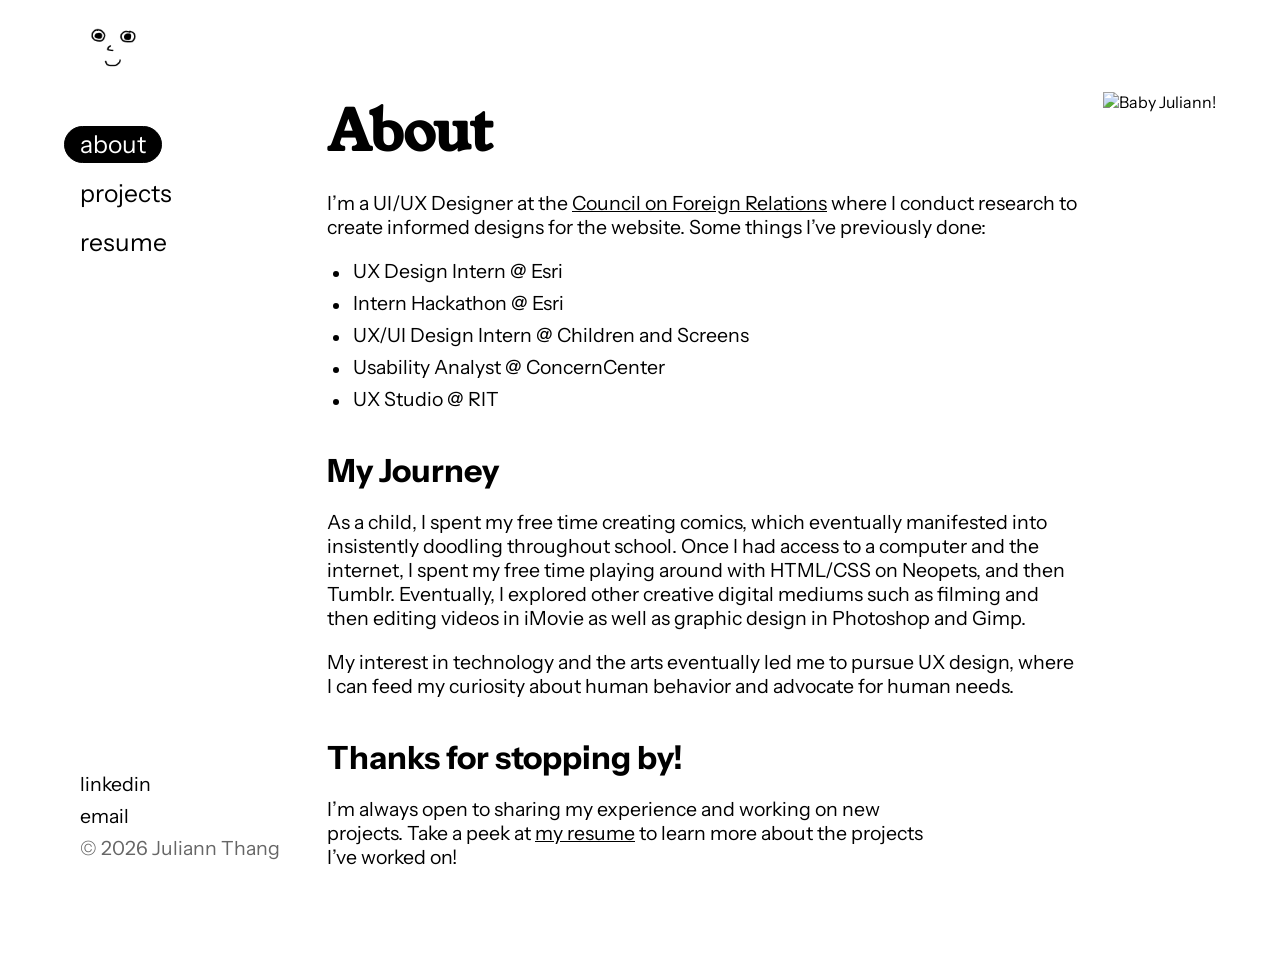
==== about.html @ 91b1fc27 "Initial commit" ====
<!DOCTYPE html>
<html lang="en">
<head>
  <meta charset="utf-8" />
  <meta name="viewport" content="width=device-width, initial-scale=1" />
  <title>About Juliann</title>
  <meta name="description" content="About Juliann Thang — product designer based in NYC." />
  <meta property="og:title" content="About Juliann" />
  <meta property="og:description" content="About Juliann Thang — product designer based in NYC." />
  <meta property="og:type" content="website" />
  <link href="https://fonts.googleapis.com" rel="preconnect" />
  <link href="https://fonts.gstatic.com" rel="preconnect" crossorigin />
    <link href="https://fonts.googleapis.com/css2?family=Instrument+Sans:wght@400;500;600;700&family=Young+Serif&display=swap" rel="stylesheet" />
  <link href="css/style.css" rel="stylesheet" type="text/css" />
</head>
<body>
  <header class="site-header">
    <a href="index.html" class="logo-link" aria-label="Juliann's Space — home">
      <img src="images/logo.png" alt="" class="logo-icon" width="72" height="72" />
    </a>
  </header>

  <div class="page-layout">
    <nav class="side-nav" aria-label="Primary">
      <ul class="nav-list">
        <li><a href="about.html" class="nav-link is-current" aria-current="page">about</a></li>
        <li><a href="index.html#projects" class="nav-link">projects</a></li>
        <li><a href="files/ThangJuliann_DesignResume.pdf" target="_blank" rel="noopener" class="nav-link">resume</a></li>
      </ul>

      <div class="nav-footer">
        <a href="https://www.linkedin.com/in/julithang/" target="_blank" rel="noopener">linkedin</a>
        <a href="mailto:juliannthang@gmail.com?subject=Hi%20there!">email</a>
        <p class="nav-footer-copy">&copy; 2026 Juliann Thang</p>
      </div>
    </nav>

    <main class="content-column">
      <div class="project-main">

        <!-- Intro + My Journey: photo + bio + experience list + journey -->
        <section class="component-media-text" id="intro">
          <div class="component-text">
            <h1 class="project-title">About</h1>
            <p class="section-body">I&rsquo;m a UI/UX Designer at the <a href="https://www.cfr.org" target="_blank" rel="noopener" class="inline-link">Council on Foreign Relations</a> where I conduct research to create informed designs for the website. Some things I&rsquo;ve previously done:</p>
            <ul class="section-list">
              <li>UX Design Intern @ Esri</li>
              <li>Intern Hackathon @ Esri</li>
              <li>UX/UI Design Intern @ Children and Screens</li>
              <li>Usability Analyst @ ConcernCenter</li>
              <li>UX Studio @ RIT</li>
            </ul>

            <h2 class="section-heading" style="margin-top: 20px;">My Journey</h2>
            <p class="section-body">As a child, I spent my free time creating comics, which eventually manifested into insistently doodling throughout school. Once I had access to a computer and the internet, I spent my free time playing around with HTML/CSS on Neopets, and then Tumblr. Eventually, I explored other creative digital mediums such as filming and then editing videos in iMovie as well as graphic design in Photoshop and Gimp.</p>
            <p class="section-body">My interest in technology and the arts eventually led me to pursue UX design, where I can feed my curiosity about human behavior and advocate for human needs.</p>
          </div>
          <div class="media-frame">
            <img class="project-cover-img placeholder-img--square lightbox-trigger" src="https://cdn.prod.website-files.com/5fc42c85bd65e87508861c89/68dae27e72f5eda2f346af39_20151018_184258.jpg" alt="Baby Juliann!">
          </div>
        </section>

        <!-- Closing / contact -->
        <section class="component-basic-text" id="contact">
          <h2 class="section-heading">Thanks for stopping by!</h2>
          <p class="section-body">I&rsquo;m always open to sharing my experience and working on new projects. Take a peek at <a href="files/ThangJuliann_DesignResume.pdf" target="_blank" rel="noopener" class="inline-link">my resume</a> to learn more about the projects I&rsquo;ve worked on!</p>
        </section>

      </div>
    </main>
  </div>

  <div class="mobile-gate">
    <p>to have the best experience with my portfolio, please view on desktop or tablet :)</p>
  </div>

  <div class="lightbox" id="lightbox" aria-hidden="true">
    <button type="button" class="lightbox-close" aria-label="Close larger image view">&times;</button>
    <img class="lightbox-img" src="" alt="" />
  </div>

  <script src="js/lightbox.js"></script>
</body>
</html>
---- css/style.css ----
/* Juliann's Space — homepage
   Built from Figma: portfolio (node 4:40) */

:root {
  --color-bg: #ffffff;
  --color-text: #000000;
  --font-body: 'Instrument Sans', -apple-system, BlinkMacSystemFont, 'Segoe UI', sans-serif;
  --font-heading: 'Young Serif', Georgia, 'Times New Roman', serif;

  --header-height: 92px;
  --nav-width: 303px;
  --nav-gap: 24px;

  --size-title: clamp(1.75rem, 1.1rem + 2.6vw, 2.5rem);     /* ~28px -> 40px */
  --size-subtitle: clamp(1.25rem, 0.85rem + 1.8vw, 2rem);   /* ~20px -> 32px */
  --size-nav-link: clamp(1.125rem, 0.9rem + 0.8vw, 2rem);   /* ~18px -> 32px */
  --size-body: clamp(1rem, 0.9rem + 0.4vw, 1.25rem);        /* ~16px -> 20px */

  --placeholder-bg: #9e9e9e;

  /* Content-width ceilings. These are max-widths on auto-width blocks, so on
     narrower viewports they never force overflow — they only cap how wide
     things are allowed to grow once there's room to spare. */
  --reading-max: 643px;     /* text-only sections (comfortable line length) */
  --content-max: 929px;     /* grids / images / tables / mixed layouts */
  --projects-grid-max: 736px;
  --carousel-max: 1234px;
  --staggered-max: 1120px;
}

*,
*::before,
*::after {
  box-sizing: border-box;
}

html {
  scroll-behavior: smooth;
}

html,
body {
  margin: 0;
  padding: 0;
}

body {
  background: var(--color-bg);
  color: var(--color-text);
  font-family: var(--font-body);
  font-weight: 400;
  line-height: normal;
}

h1 {
  font-family: var(--font-heading);
}

a {
  color: inherit;
}

ul {
  margin: 0;
  padding: 0;
  list-style: none;
}

/* Header / logo */

.site-header {
  display: flex;
  align-items: flex-start;
  position: sticky;
  top: 0;
  z-index: 2;
  background: var(--color-bg);
}

.logo-link {
  display: inline-flex;
  padding: 10px 10px 10px 80px;
  line-height: 0;
}

.logo-icon {
  display: block;
  width: 72px;
  height: 72px;
  max-width: 100%;
}

/* Layout: sticky sidebar nav + content column, tops aligned */

.page-layout {
  display: flex;
  align-items: flex-start;
  gap: var(--nav-gap);
}

.side-nav {
  flex: 0 0 var(--nav-width);
  width: var(--nav-width);
  display: flex;
  flex-direction: column;
  position: sticky;
  top: var(--header-height);
  height: calc(100vh - var(--header-height));
  align-self: flex-start;
  padding: 40px 0 40px 80px;
}

.nav-list {
  display: flex;
  flex-direction: column;
  align-items: flex-start;
  gap: 24px;
}

/* Footer content, pinned to the bottom of the sticky nav */

.nav-footer {
  margin-top: auto;
  display: flex;
  flex-direction: column;
  align-items: flex-start;
  gap: 8px;
}

.nav-footer a {
  font-size: var(--size-body);
  text-decoration: none;
}

.nav-footer a:hover,
.nav-footer a:focus-visible {
  text-decoration: underline;
}

.nav-footer-copy {
  margin: 0;
  font-size: var(--size-body);
  opacity: 0.6;
}

.nav-link {
  position: relative;
  display: inline-block;
  font-size: var(--size-nav-link);
  line-height: 1;
  text-decoration: none;
  z-index: 1;
}

.nav-link:hover,
.nav-link:focus-visible {
  text-decoration: underline;
}

/* Current-page pill: an absolutely-positioned backdrop so the pill can be
   wider/taller than the text without the text itself ever moving. */

.nav-link.is-current {
  color: #fff;
  text-decoration: none;
}

.nav-link.is-current::before {
  content: "";
  position: absolute;
  inset: -6px -16px;
  z-index: -1;
  background: #000;
  border: 1px solid #000;
  border-radius: 999px;
}

.nav-link.is-current:hover,
.nav-link.is-current:focus-visible {
  text-decoration: none;
}

.content-column {
  flex: 1 1 auto;
  min-width: 0;
}

.hero {
  display: flex;
  flex-direction: column;
  gap: 22px;
  min-height: 100vh;
  padding: 40px 40px 0 0;
  max-width: var(--reading-max);
}

.hero-title,
.hero-subtitle {
  margin: 0;
  font-weight: 400;
}

.hero-title {
  font-size: 56px;
  white-space: nowrap;
  width: max-content;
}

.hero-subtitle {
  font-size: var(--size-subtitle);
}

/* Projects section — target for the "projects" nav link */

.projects-section {
  padding: 0 40px 96px 0;
  max-width: var(--content-max);
  scroll-margin-top: var(--header-height);
}

.projects-heading {
  margin: 0 0 64px;
  font-size: var(--size-title);
}

.projects-grid {
  display: grid;
  grid-template-columns: repeat(2, minmax(0, 1fr));
  gap: 48px 24px;
  width: 100%;
  max-width: var(--projects-grid-max);
}

.project-card {
  display: flex;
  flex-direction: column;
  gap: 8px;
  color: inherit;
  text-decoration: none;
}

.project-card .placeholder-img {
  width: 400px;
  height: 400px;
  max-width: none;
  background: none;
  object-fit: contain;
}

.project-card:hover .placeholder-img,
.project-card:focus-visible .placeholder-img {
  opacity: 0.85;
}

.project-card-title {
  margin: 0;
  font-size: var(--size-subtitle);
  font-weight: 700;
}

.project-card:hover .project-card-title,
.project-card:focus-visible .project-card-title {
  text-decoration: underline;
}

.project-card-desc {
  margin: 0;
  font-size: var(--size-body);
}

/* Tablet: narrower sidebar, tighter spacing */

@media (max-width: 1024px) {
  .side-nav {
    --nav-width: 256px;
    padding-top: 32px;
  }

  .hero,
  .projects-section {
    padding-left: 0;
    padding-right: 32px;
  }
}

/* Wide desktop: laptop viewports keep the widths above as-is; past this
   point there's enough spare room that content can grow past those caps
   instead of leaving a dead gap on the right. */

@media (min-width: 1600px) {
  :root {
    --reading-max: 760px;
    --content-max: 1280px;
    --projects-grid-max: 1000px;
    --carousel-max: 1500px;
    --staggered-max: 1400px;
  }
}

/* Mobile gate: below tablet width, the real page is hidden and replaced
   with a message asking people to switch to a larger screen. */

.mobile-gate {
  display: none;
}

@media (max-width: 700px) {
  body > *:not(.mobile-gate) {
    display: none !important;
  }

  .mobile-gate {
    display: flex;
    position: fixed;
    inset: 0;
    align-items: center;
    justify-content: center;
    text-align: center;
    padding: 32px;
    background: #161616;
    color: #ffffff;
    z-index: 9999;
  }

  .mobile-gate p {
    max-width: 320px;
    margin: 0;
    font-size: var(--size-subtitle);
  }
}

/* =========================================================
   Project / work page components
   Built from Figma: portfolio (node 19:201)
   ========================================================= */

.project-main {
  display: flex;
  flex-direction: column;
  padding-bottom: 96px;
}

/* Vertical rhythm: a new h2 marks a new section (40px above it);
   everything else within a section sits 20px below what precedes it. */

.project-main > * {
  margin-top: 20px;
}

.project-main > *:first-child {
  margin-top: 0;
}

/* :not(:first-child) also guarantees this beats the :first-child rule
   above on specificity, regardless of source order — otherwise any first
   child that happens to contain an h2 (e.g. a topper with an embedded
   "Product Overview" heading) would incorrectly get pushed down 40px. */
.project-main > *:not(:first-child):has(h2.section-heading) {
  margin-top: 40px;
}

/* Topper: title/meta row + placeholder image + table-of-contents */

.project-topper {
  display: flex;
  flex-direction: column;
  gap: 40px;
  max-width: var(--content-max);
  padding: 40px 40px 0 0;
}

/* Grid (not flex) so the meta column lines up exactly with the accordion
   column below it — both rows use the same column split, weighted toward
   the image/title side. */

.project-header-row {
  display: grid;
  grid-template-columns: minmax(0, 3fr) minmax(0, 2fr);
  align-items: flex-start;
  gap: 16px 24px;
}

.project-title {
  margin: 0;
  font-weight: 700;
  font-size: 56px;
}

.project-meta {
  display: flex;
  flex-direction: column;
  gap: 4px;
}

.project-meta p {
  margin: 0;
  font-size: var(--size-body);
}

.project-meta-tags {
  display: flex;
  flex-direction: column;
  gap: 8px;
}

.project-topper-body {
  display: grid;
  grid-template-columns: minmax(0, 3fr) minmax(0, 2fr);
  align-items: flex-start;
  gap: 24px;
  padding-bottom: 24px;
  border-bottom: 1px solid var(--color-text);
}

/* Global Conflict Tracker merges Product Overview into project-header-row
   itself (no separate project-topper-body) — :has() picks that case out
   so the line still lands after Product Overview, full width, without
   also drawing one under the plain title+meta row on the other pages. */
.project-header-row:has(h2.section-heading) {
  padding-bottom: 24px;
  border-bottom: 1px solid var(--color-text);
}

/* Let the topper media fill its full column width instead of stopping at
   the 452px cap that applies everywhere else these placeholder/image
   modifiers are used (e.g. small thumbnails elsewhere on the site). Its
   aspect-ratio modifier class still controls the shape, so it just grows
   larger rather than distorting. */
.project-topper-body .project-cover-img,
.project-topper-body .placeholder-img {
  max-width: none;
}

/* Accordion (topper table of contents) */

.accordion {
  flex: 1 1 260px;
  min-width: 0;
}

.accordion-item {
  border-bottom: 1px solid var(--color-text);
}

/* The topper's project-summary accordion shouldn't double up with the
   line already under Product Overview, so its last item goes borderless.
   Scoped to the topper only — other accordions (e.g. Key Findings) keep
   the border on their last item. */
.project-header-row .accordion-item:last-child {
  border-bottom: none;
}

.accordion-trigger {
  display: flex;
  align-items: center;
  justify-content: space-between;
  gap: 16px;
  width: 100%;
  padding: 24px 0;
  background: none;
  border: none;
  font: inherit;
  color: inherit;
  cursor: pointer;
  text-align: left;
}

.accordion-item:first-child .accordion-trigger {
  padding-top: 0;
}

.accordion-label {
  font-size: var(--size-subtitle);
  font-weight: 400;
}

.accordion-icon {
  position: relative;
  width: 20px;
  height: 20px;
  flex-shrink: 0;
}

.accordion-icon::before,
.accordion-icon::after {
  content: "";
  position: absolute;
  top: 50%;
  left: 50%;
  background: currentColor;
  transition: transform 0.3s ease;
}

.accordion-icon::before {
  width: 20px;
  height: 2px;
  transform: translate(-50%, -50%);
}

.accordion-icon::after {
  width: 2px;
  height: 20px;
  transform: translate(-50%, -50%) rotate(0deg);
}

.accordion-trigger[aria-expanded="true"] .accordion-icon::after {
  transform: translate(-50%, -50%) rotate(90deg);
}

.accordion-panel-wrap {
  display: grid;
  grid-template-rows: 0fr;
  transition: grid-template-rows 0.3s ease;
}

.accordion-item.is-open .accordion-panel-wrap {
  grid-template-rows: 1fr;
}

.accordion-panel {
  overflow: hidden;
  min-height: 0;
}

.accordion-panel p,
.accordion-panel ul {
  margin: 0 0 16px;
  font-size: var(--size-body);
}

.accordion-panel p:last-child,
.accordion-panel ul:last-child {
  margin-bottom: 24px;
}

.accordion-panel img {
  display: block;
  width: 100%;
  height: auto;
  margin: 0 0 16px;
}

.accordion-panel img:last-child {
  margin-bottom: 24px;
}

.accordion-panel ul {
  list-style: none;
  padding: 0;
}

.accordion-panel li {
  padding-left: 26px;
  position: relative;
}

.accordion-panel li::before {
  content: "";
  position: absolute;
  left: 6px;
  top: 0.6em;
  width: 6px;
  height: 6px;
  background: var(--color-text);
  border-radius: 50%;
}

.accordion-panel li + li {
  margin-top: 8px;
}

/* Shared section text styles */

.section-heading {
  margin: 0;
  font-size: var(--size-subtitle);
  font-weight: 700;
}

.dive-deeper-heading {
  margin: 0;
  margin-top: 80px;
  font-family: var(--font-heading);
  font-size: 48px;
  font-weight: 700;
}

.section-body {
  margin: 0;
  font-size: var(--size-body);
}

.section-body.is-placeholder {
  opacity: 0.55;
}

.section-list {
  margin: 0;
  padding: 0;
  display: flex;
  flex-direction: column;
  gap: 8px;
}

.section-list li {
  font-size: var(--size-body);
  padding-left: 26px;
  position: relative;
}

.section-list li::before {
  content: "";
  position: absolute;
  left: 6px;
  top: 0.6em;
  width: 6px;
  height: 6px;
  background: var(--color-text);
  border-radius: 50%;
}

.subsection-heading {
  margin: 0;
  font-size: var(--size-body);
  font-weight: 700;
}

/* Component: content group (heading + stacked accordion, reading width) */

.content-group {
  display: flex;
  flex-direction: column;
  gap: 20px;
  max-width: var(--reading-max);
  padding: 0 40px 0 0;
}

.content-group .accordion {
  flex: none;
  width: 100%;
}

.content-group .accordion-label {
  font-size: 24px;
}

.content-group .accordion-trigger {
  padding-bottom: 16px;
}

.finding-block {
  display: flex;
  flex-direction: column;
  gap: 20px;
}

/* Modifier: tighter 16px stacking (e.g. title directly above its meta). */
.finding-block--tight {
  gap: 16px;
}

/* Component: process steps (horizontal phase list) */

.process-steps {
  display: flex;
  align-items: center;
  flex-wrap: wrap;
  gap: 10px;
  max-width: var(--content-max);
  padding: 0 40px 0 0;
}

.process-step {
  font-size: var(--size-body);
  font-weight: 700;
  white-space: nowrap;
}

.process-arrow {
  font-size: var(--size-body);
  opacity: 0.45;
}

/* Component: method grid (research method cards) */

.method-grid {
  display: grid;
  grid-template-columns: repeat(auto-fit, minmax(240px, 1fr));
  gap: 20px;
  max-width: var(--content-max);
  padding: 0 40px 0 0;
}

.method-card {
  display: flex;
  flex-direction: column;
  gap: 8px;
  padding: 24px;
  border: 1px solid var(--color-text);
}

.method-card .subsection-heading {
  font-size: var(--size-subtitle);
}

.method-question {
  margin: 0;
  font-size: var(--size-body);
  font-style: italic;
}

.method-body {
  margin: 0;
  font-size: var(--size-body);
}

.method-stat {
  margin: 8px 0 0;
  font-size: var(--size-subtitle);
  font-weight: 700;
}

/* Component: insight table (finding -> design response) */

.insight-table-wrap {
  max-width: var(--content-max);
  padding: 0 40px 0 0;
  overflow-x: auto;
}

.insight-table {
  width: 100%;
  table-layout: fixed;
  border-collapse: collapse;
  font-size: var(--size-body);
}

.insight-table th,
.insight-table td {
  width: 50%;
  text-align: left;
  vertical-align: top;
  padding: 16px;
  border: 1px solid var(--color-text);
}

.insight-table th {
  font-weight: 700;
}

/* Component: stat grid (before/after metrics) */

.stat-grid {
  display: grid;
  grid-template-columns: repeat(auto-fit, minmax(220px, 1fr));
  gap: 20px;
  max-width: var(--content-max);
  padding: 0 40px 0 0;
}

/* Modifier: single stacked column instead of the auto-fit row (e.g. when
   nested inside a narrower text column beside an image). */
.stat-grid--stacked {
  grid-template-columns: 1fr;
  max-width: none;
  padding: 0;
}

.stat-card {
  display: flex;
  flex-direction: column;
  gap: 16px;
  padding: 24px;
  border: 1px solid var(--color-text);
}

.stat-value {
  margin: 0;
  font-size: var(--size-subtitle);
  font-weight: 700;
}

.stat-label {
  margin: 0;
  font-size: var(--size-body);
}

/* Component: tag list (e.g. stakeholder / department chips) */

.tag-list {
  display: flex;
  flex-wrap: wrap;
  gap: 8px;
  max-width: var(--content-max);
}

.tag {
  display: inline-flex;
  align-items: center;
  padding: 6px 14px;
  border: 1px solid var(--color-text);
  border-radius: 999px;
  font-size: var(--size-body);
}

/* Component: media + text ("left image, right text") */

.component-media-text {
  display: flex;
  align-items: flex-start;
  gap: 24px;
  max-width: var(--content-max);
  padding: 0 40px 0 0;
  flex-wrap: wrap;
}

/* Modifier: same 3:2 column split as .project-header-row (title | accordion),
   text on the left, media on the right, instead of a fixed media width. */
.component-media-text--split {
  display: grid;
  grid-template-columns: minmax(0, 3fr) minmax(0, 2fr);
}

.component-media-text--split .media-frame {
  max-width: none;
}

.component-text {
  flex: 1 1 320px;
  min-width: 0;
  display: flex;
  flex-direction: column;
  gap: 20px;
}

.media-frame {
  display: flex;
  flex-direction: column;
  gap: 8px;
  max-width: 452px;
  flex-shrink: 0;
}

/* Newsletter Overhaul's merged Process/Component System section stacks
   two images in its media-frame — 40px between them instead of the
   default 8px caption gap. Harmless on other pages' #process, which only
   ever has a single image in that slot. */
#process .media-frame {
  gap: 40px;
}

.media-frame--wide {
  max-width: 700px;
}

.media-caption {
  margin: 0;
  font-size: var(--size-body);
  opacity: 0.65;
}

.inline-link {
  text-decoration: underline;
}

/* Component: basic text (no image) */

.component-basic-text {
  max-width: var(--reading-max);
  padding: 0 40px 0 0;
  display: flex;
  flex-direction: column;
  gap: 20px;
}

/* Component: carousel (horizontally scrollable) */

.component-carousel {
  display: flex;
  gap: 20px;
  max-width: var(--carousel-max);
  padding: 0 40px 0 0;
  overflow-x: auto;
  scroll-snap-type: x mandatory;
  -webkit-overflow-scrolling: touch;
}

.component-carousel-block {
  display: flex;
  flex-direction: column;
  gap: 20px;
}

.carousel-wrap {
  position: relative;
}

.carousel-img {
  display: block;
  flex-shrink: 0;
  object-fit: cover;
  object-position: top;
  background: var(--placeholder-bg);
}

.lightbox-trigger {
  cursor: pointer;
}

.lightbox-trigger:hover {
  opacity: 0.9;
}

/* Lightbox */

.lightbox {
  display: none;
  position: fixed;
  inset: 0;
  overflow: hidden;
  align-items: center;
  justify-content: center;
  padding: 64px;
  background: rgba(0, 0, 0, 0.85);
  z-index: 1000;
}

.lightbox.is-open {
  display: flex;
}

.lightbox-img {
  display: block;
  max-width: 100%;
  max-height: 100%;
  object-fit: contain;
  cursor: zoom-in;
  touch-action: none;
  transform-origin: center center;
  transition: transform 0.2s ease;
  user-select: none;
  -webkit-user-drag: none;
}

.lightbox-img.is-zoomed {
  cursor: grab;
}

.lightbox-img.is-panning {
  cursor: grabbing;
  transition: none;
}

.lightbox-close {
  position: absolute;
  top: 24px;
  right: 24px;
  width: 44px;
  height: 44px;
  display: flex;
  align-items: center;
  justify-content: center;
  background: #000;
  border: 2px solid #fff;
  color: #fff;
  font-size: 24px;
  line-height: 1;
  cursor: pointer;
  padding: 0;
}

.lightbox-close:hover {
  background: #222;
}

.carousel-arrow {
  position: absolute;
  top: 50%;
  transform: translateY(-50%);
  width: 48px;
  height: 48px;
  display: flex;
  align-items: center;
  justify-content: center;
  background: #000;
  border: 2px solid #fff;
  cursor: pointer;
  z-index: 2;
  padding: 0;
}

.carousel-arrow:hover {
  background: #222;
}

.carousel-arrow.is-hidden {
  display: none;
}

.carousel-prev {
  left: 16px;
}

.carousel-next {
  right: 56px;
}

/* Placeholder images — grey boxes standing in for future artwork */

.placeholder-img {
  background: var(--placeholder-bg);
  display: block;
  width: 100%;
  flex-shrink: 0;
}

.placeholder-img--square {
  max-width: 452px;
  aspect-ratio: 1 / 1;
}

.placeholder-img--3-2 {
  max-width: 452px;
  aspect-ratio: 3 / 2;
}

.project-cover-img {
  display: block;
  width: 100%;
  flex-shrink: 0;
  object-fit: cover;
  object-position: center;
}

.placeholder-img--landscape {
  max-width: 452px;
  aspect-ratio: 452 / 302;
}

.placeholder-img--carousel {
  width: 607px;
  max-width: 80vw;
  aspect-ratio: 607 / 405;
  scroll-snap-align: start;
}

/* Component: landscape grid (2x2) */

.grid-landscape {
  display: grid;
  grid-template-columns: repeat(2, 1fr);
  gap: 24px;
  width: 100%;
  max-width: var(--content-max);
  padding: 0 40px 0 0;
}

.grid-landscape .placeholder-img {
  max-width: none;
  aspect-ratio: 700 / 467;
}

/* Component: portrait grid (2x2, centered) */

.grid-portrait {
  display: grid;
  grid-template-columns: repeat(2, 1fr);
  gap: 24px;
  width: 100%;
  max-width: 644px;
  margin: 0 auto;
  padding: 0 40px;
}

.grid-portrait .placeholder-img {
  max-width: none;
  aspect-ratio: 310 / 459;
}

.grid-img {
  object-fit: contain;
}

/* Component: staggered portrait grid (4 columns, cascading offset) */

.grid-staggered {
  display: grid;
  grid-template-columns: repeat(4, 1fr);
  align-items: start;
  gap: 24px;
  width: 100%;
  max-width: var(--staggered-max);
  padding: 0 40px 0 0;
}

/* Override the default 20px rhythm gap for this specific pairing. */
.component-carousel-block + .grid-staggered {
  margin-top: 40px;
}

.grid-staggered .placeholder-img,
.grid-staggered .grid-img {
  /* No forced aspect-ratio/background — each photo spans the full column
     width at its own natural aspect ratio, so nothing gets cropped or
     letterboxed against the placeholder grey. */
  max-width: none;
  height: auto;
}

.grid-staggered .placeholder-img {
  background: none;
}

.grid-staggered > *:nth-child(4n+2) {
  margin-top: 48px;
}

.grid-staggered > *:nth-child(4n+3) {
  margin-top: 96px;
}

.grid-staggered > *:nth-child(4n+4) {
  margin-top: 144px;
}

/* Component: device showcase (flat 4-column grid, grouped by device,
   no stagger — each device group gets its own heading, with a wider gap
   between groups than between images within a group). */

.device-showcase {
  display: grid;
  /* Mobile column narrower than tablet's. */
  grid-template-columns: 2fr 3fr;
  align-items: start;
  gap: 64px;
  width: 100%;
  max-width: var(--staggered-max);
  padding: 0 40px 0 0;
}

.device-group {
  display: flex;
  flex-direction: column;
  gap: 20px;
  min-width: 0;
}

/* Modifier: stack the groups as full-width rows instead of side-by-side
   columns (e.g. a desktop row, then a mobile row underneath it). */
.device-showcase--stacked {
  display: flex;
  flex-direction: column;
  gap: 40px;
  max-width: var(--content-max);
}

/* Both the desktop and mobile rows share the same fixed preview height,
   with a border around each cropped (top-anchored) screenshot. Each row
   also gets its own fixed preview width (desktop wider than mobile) so
   the crop matches each format's real proportions instead of an even
   flex share. */
.device-showcase--stacked .device-group-grid img {
  height: 600px;
  object-fit: cover;
  object-position: top;
  border: 1px solid var(--color-text);
}

.device-group--mobile .device-group-grid img {
  flex: 0 0 320px;
  width: 320px;
}

.device-group--desktop .device-group-grid img {
  flex: 0 0 400px;
  width: 400px;
}

/* Fixed-width images (above) won't shrink to fit narrower viewports —
   let the row scroll horizontally instead of overflowing the page. */
.device-showcase--stacked .device-group-grid {
  overflow-x: auto;
}

/* Flex (not grid) so the images are guaranteed to sit in a single row,
   sharing the width evenly, rather than risk wrapping into a column. */
.device-group-grid {
  display: flex;
  gap: 24px;
}

/* A shared fixed height is what makes the mobile and tablet rows end at
   the same height despite their different column widths — each image
   crops (vertically, via object-position: top) to fill it. */
.device-group-grid img {
  display: block;
  flex: 1 1 0;
  min-width: 0;
  width: 100%;
  height: 640px;
  object-fit: cover;
  object-position: top;
}

.component-carousel-block + .device-showcase {
  margin-top: 40px;
}

@media (max-width: 1024px) {
  .project-topper,
  .component-media-text,
  .component-basic-text,
  .component-carousel,
  .grid-landscape {
    padding-right: 32px;
  }

  .project-header-row,
  .project-topper-body,
  .component-media-text--split {
    grid-template-columns: 1fr;
  }

  .grid-portrait {
    padding: 0 32px;
  }
}
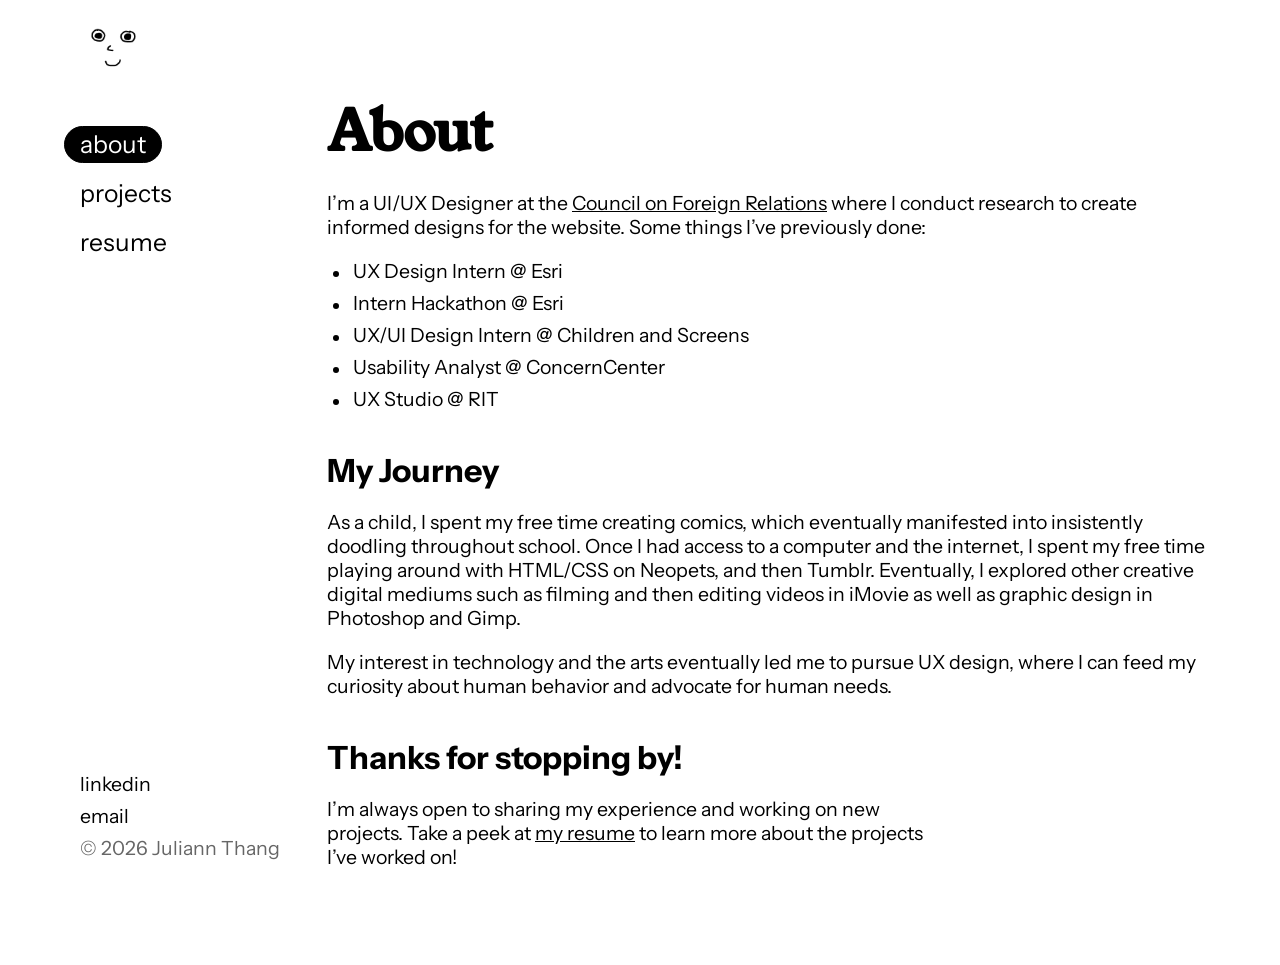
==== commit 6c2de82f: "Remove photo from about page Co-Authored-By: Claude Opus 4.8 <noreply@anthropic.com> Claude-Session:" ====
--- a/about.html
+++ b/about.html
@@ -55,9 +55,6 @@
             <p class="section-body">As a child, I spent my free time creating comics, which eventually manifested into insistently doodling throughout school. Once I had access to a computer and the internet, I spent my free time playing around with HTML/CSS on Neopets, and then Tumblr. Eventually, I explored other creative digital mediums such as filming and then editing videos in iMovie as well as graphic design in Photoshop and Gimp.</p>
             <p class="section-body">My interest in technology and the arts eventually led me to pursue UX design, where I can feed my curiosity about human behavior and advocate for human needs.</p>
           </div>
-          <div class="media-frame">
-            <img class="project-cover-img placeholder-img--square lightbox-trigger" src="https://cdn.prod.website-files.com/5fc42c85bd65e87508861c89/68dae27e72f5eda2f346af39_20151018_184258.jpg" alt="Baby Juliann!">
-          </div>
         </section>
 
         <!-- Closing / contact -->
--- a/css/style.css
+++ b/css/style.css
@@ -23,7 +23,7 @@
      things are allowed to grow once there's room to spare. */
   --reading-max: 643px;     /* text-only sections (comfortable line length) */
   --content-max: 929px;     /* grids / images / tables / mixed layouts */
-  --projects-grid-max: 736px;
+  --projects-grid-max: 600px;
   --carousel-max: 1234px;
   --staggered-max: 1120px;
 }
@@ -45,6 +45,7 @@
 }
 
 body {
+  overflow-x: hidden;
   background: var(--color-bg);
   color: var(--color-text);
   font-family: var(--font-body);
@@ -189,9 +190,7 @@
   display: flex;
   flex-direction: column;
   gap: 22px;
-  min-height: 100vh;
   padding: 40px 40px 0 0;
-  max-width: var(--reading-max);
 }
 
 .hero-title,
@@ -201,12 +200,13 @@
 }
 
 .hero-title {
+  align-self: flex-start;
   font-size: 56px;
-  white-space: nowrap;
-  width: max-content;
+  line-height: 1;
 }
 
 .hero-subtitle {
+  max-width: var(--reading-max);
   font-size: var(--size-subtitle);
 }
 
@@ -219,14 +219,14 @@
 }
 
 .projects-heading {
-  margin: 0 0 64px;
+  margin: 0 0 20px;
   font-size: var(--size-title);
 }
 
 .projects-grid {
   display: grid;
   grid-template-columns: repeat(2, minmax(0, 1fr));
-  gap: 48px 24px;
+  gap: 16px 60px;
   width: 100%;
   max-width: var(--projects-grid-max);
 }
@@ -240,8 +240,9 @@
 }
 
 .project-card .placeholder-img {
-  width: 400px;
-  height: 400px;
+  align-self: center;
+  width: clamp(72px, 14vh, 140px);
+  height: clamp(72px, 14vh, 140px);
   max-width: none;
   background: none;
   object-fit: contain;
@@ -254,7 +255,7 @@
 
 .project-card-title {
   margin: 0;
-  font-size: var(--size-subtitle);
+  font-size: clamp(1.05rem, 0.9rem + 0.6vw, 1.375rem);
   font-weight: 700;
 }
 
@@ -265,6 +266,10 @@
 
 .project-card-desc {
   margin: 0;
+  display: -webkit-box;
+  -webkit-line-clamp: 2;
+  -webkit-box-orient: vertical;
+  overflow: hidden;
   font-size: var(--size-body);
 }
 
@@ -281,6 +286,14 @@
     padding-left: 0;
     padding-right: 32px;
   }
+
+  .hero {
+    padding-top: 32px;
+  }
+
+  .hero-title {
+    font-size: clamp(28px, 6vw, 48px);
+  }
 }
 
 /* Wide desktop: laptop viewports keep the widths above as-is; past this
@@ -291,7 +304,7 @@
   :root {
     --reading-max: 760px;
     --content-max: 1280px;
-    --projects-grid-max: 1000px;
+    --projects-grid-max: 800px;
     --carousel-max: 1500px;
     --staggered-max: 1400px;
   }
